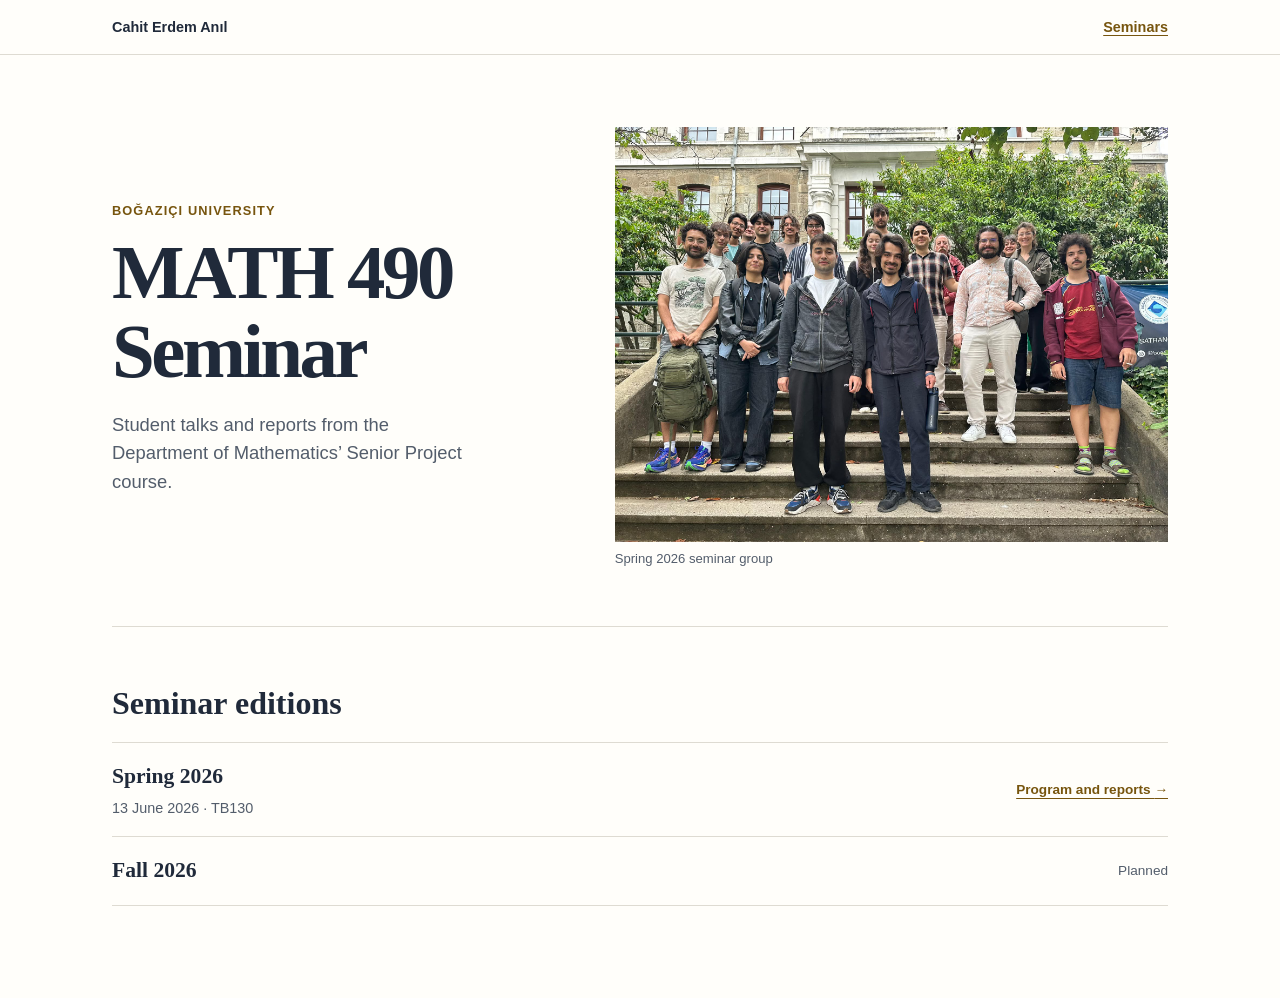
==== seminars/index.html @ a3a0f59a "Add files via upload" ====
<!DOCTYPE html>
<html lang="en">
<head>
  <meta charset="utf-8">
  <meta name="viewport" content="width=device-width, initial-scale=1">
  <meta name="description" content="An archive of MATH 490 Senior Project seminars at Boğaziçi University, with programs, abstracts, and student project reports.">
  <title>MATH 490 Seminar · Cahit Erdem Anıl</title>
  <link rel="canonical" href="https://cahitanil.github.io/seminars/">
  <link rel="stylesheet" href="seminars.css">
</head>
<body>
  <header class="site-header">
    <nav class="wrap site-nav" aria-label="Site">
      <a class="site-name" href="../">Cahit Erdem Anıl</a>
      <a aria-current="page" href="./">Seminars</a>
    </nav>
  </header>

  <main class="wrap">
    <header class="hero">
      <div>
        <p class="eyebrow">Boğaziçi University</p>
        <h1>MATH 490 Seminar</h1>
        <p class="intro">Student talks and reports from the Department of Mathematics’ Senior Project course.</p>
      </div>
      <figure class="group-photo">
        <img src="spring-2026/group-photo.jpg" width="2048" height="1536" alt="Seminar participants and advisors on the steps at Boğaziçi University." decoding="async">
        <figcaption>Spring 2026 seminar group</figcaption>
      </figure>
    </header>

    <section class="content-section" aria-labelledby="editions-heading">
      <h2 id="editions-heading">Seminar editions</h2>
      <ul class="editions">
        <li>
          <a class="edition-row" href="spring-2026/">
            <div>
              <h3>Spring 2026</h3>
              <p><time datetime="2026-06-13">13 June 2026</time> · TB130</p>
            </div>
            <span class="edition-action">Program and reports <span aria-hidden="true">→</span></span>
          </a>
        </li>
        <li class="edition-row">
          <h3>Fall 2026</h3>
          <span class="edition-status">Planned</span>
        </li>
      </ul>
    </section>
  </main>
</body>
</html>
---- seminars/seminars.css ----
:root {
  --paper: #fffefa;
  --ink: #202a3a;
  --muted: #535d6b;
  --line: #dedbd2;
  --gold: #c89519;
  --link: #77550e;
  --tint: #f5f1e6;
  --serif: Georgia, "Times New Roman", serif;
}

* { box-sizing: border-box; }

body {
  margin: 0;
  background: var(--paper);
  color: var(--ink);
  font-family: "Helvetica Neue", Helvetica, Arial, sans-serif;
  font-size: 1rem;
  line-height: 1.55;
}

a { color: var(--link); text-underline-offset: 0.22em; }
a:focus-visible { outline: 2px solid var(--link); outline-offset: 4px; }

.wrap { width: min(1056px, calc(100% - 48px)); margin-inline: auto; }
.site-header { border-bottom: 1px solid var(--line); }

.site-nav {
  display: flex;
  flex-wrap: wrap;
  justify-content: space-between;
  align-items: baseline;
  gap: 8px 22px;
  padding-block: 16px;
}

.site-nav a { font-size: 0.9rem; font-weight: 700; text-decoration: none; }
.site-nav a:hover, .site-nav [aria-current] { text-decoration: underline; }
.site-nav .site-name { color: var(--ink); }

main { padding-bottom: clamp(48px, 8vw, 92px); }

.hero {
  display: grid;
  grid-template-columns: minmax(0, 4fr) minmax(0, 5fr);
  align-items: center;
  gap: clamp(24px, 5vw, 60px);
  padding-block: clamp(36px, 6vw, 72px) clamp(28px, 5vw, 56px);
  border-bottom: 1px solid var(--line);
}

.eyebrow {
  margin: 0 0 12px;
  color: var(--link);
  font-size: 0.8rem;
  font-weight: 700;
  letter-spacing: 0.085em;
  text-transform: uppercase;
}

h1, h2, h3 { font-family: var(--serif); font-weight: 600; }

h1 {
  margin: 0;
  font-size: clamp(2.75rem, 6vw, 4.8rem);
  letter-spacing: -0.045em;
  line-height: 1.03;
}

.intro {
  max-width: 36ch;
  margin: 20px 0 0;
  color: var(--muted);
  font-size: clamp(1rem, 2vw, 1.15rem);
}

.event-details {
  display: grid;
  gap: 1px;
  margin: 22px 0 0;
  padding-left: 12px;
  border-left: 3px solid var(--gold);
  font-size: 0.9rem;
}

.event-details time { font-weight: 700; }
.event-details span { color: var(--muted); }
.group-photo { margin: 0; }
.group-photo a { display: block; }
.group-photo img { display: block; width: 100%; height: auto; }
.group-photo figcaption { margin-top: 7px; color: var(--muted); font-size: 0.82rem; }

.content-section { margin-top: clamp(28px, 5vw, 52px); }
.content-section h2 { margin: 0 0 14px; font-size: clamp(1.55rem, 3vw, 2rem); }
.editions, .documents { margin: 0; padding: 0; list-style: none; }
.editions { border-top: 1px solid var(--line); }

.edition-row {
  display: flex;
  align-items: center;
  justify-content: space-between;
  gap: 16px;
  padding: 17px 0;
  border-bottom: 1px solid var(--line);
  text-decoration: none;
}

.edition-row h3 { margin: 0; color: var(--ink); font-size: 1.35rem; }
.edition-row p { margin: 3px 0 0; color: var(--muted); font-size: 0.9rem; }
.edition-action, .edition-status { font-size: 0.85rem; }
.edition-action { font-weight: 700; text-decoration: underline; }
.edition-status { color: var(--muted); }
a.edition-row:hover h3 { color: var(--link); }

.documents {
  display: grid;
  grid-template-columns: repeat(2, minmax(0, 1fr));
  border: 1px solid var(--line);
}

.documents li + li { border-left: 1px solid var(--line); }
.documents a { display: block; height: 100%; padding: 16px 18px; text-decoration: none; }
.documents a:hover { background: var(--tint); }
.document-title { display: block; font-weight: 700; text-decoration: underline; }
.document-meta { display: block; margin-top: 4px; color: var(--muted); font-size: 0.82rem; }

.schedule { width: 100%; border-collapse: collapse; text-align: left; }
.schedule th, .schedule td { border-bottom: 1px solid var(--line); padding: 12px 14px; vertical-align: top; }
.schedule thead { background: var(--tint); font-size: 0.85rem; }
.schedule tbody th { width: 8.5rem; white-space: nowrap; font-size: 0.9rem; font-variant-numeric: tabular-nums; }
.schedule tbody td { font-weight: 600; }
.schedule td span { display: block; margin-top: 2px; color: var(--muted); font-size: 0.9rem; font-weight: 400; }
.schedule .schedule-break td { color: var(--muted); font-weight: 400; }

@media (max-width: 700px) {
  .wrap { width: calc(100% - 36px); }
  .hero { grid-template-columns: 1fr; }
  .documents { grid-template-columns: 1fr; }
  .documents li + li { border-top: 1px solid var(--line); border-left: 0; }
  .schedule th, .schedule td { padding: 10px 8px; }
  .schedule tbody th { width: 6.2rem; font-size: 0.8rem; }
}

@media print {
  .site-header { display: none; }
  .wrap { width: 100%; }
  .hero { padding-top: 0; }
  .schedule tr { break-inside: avoid; }
}
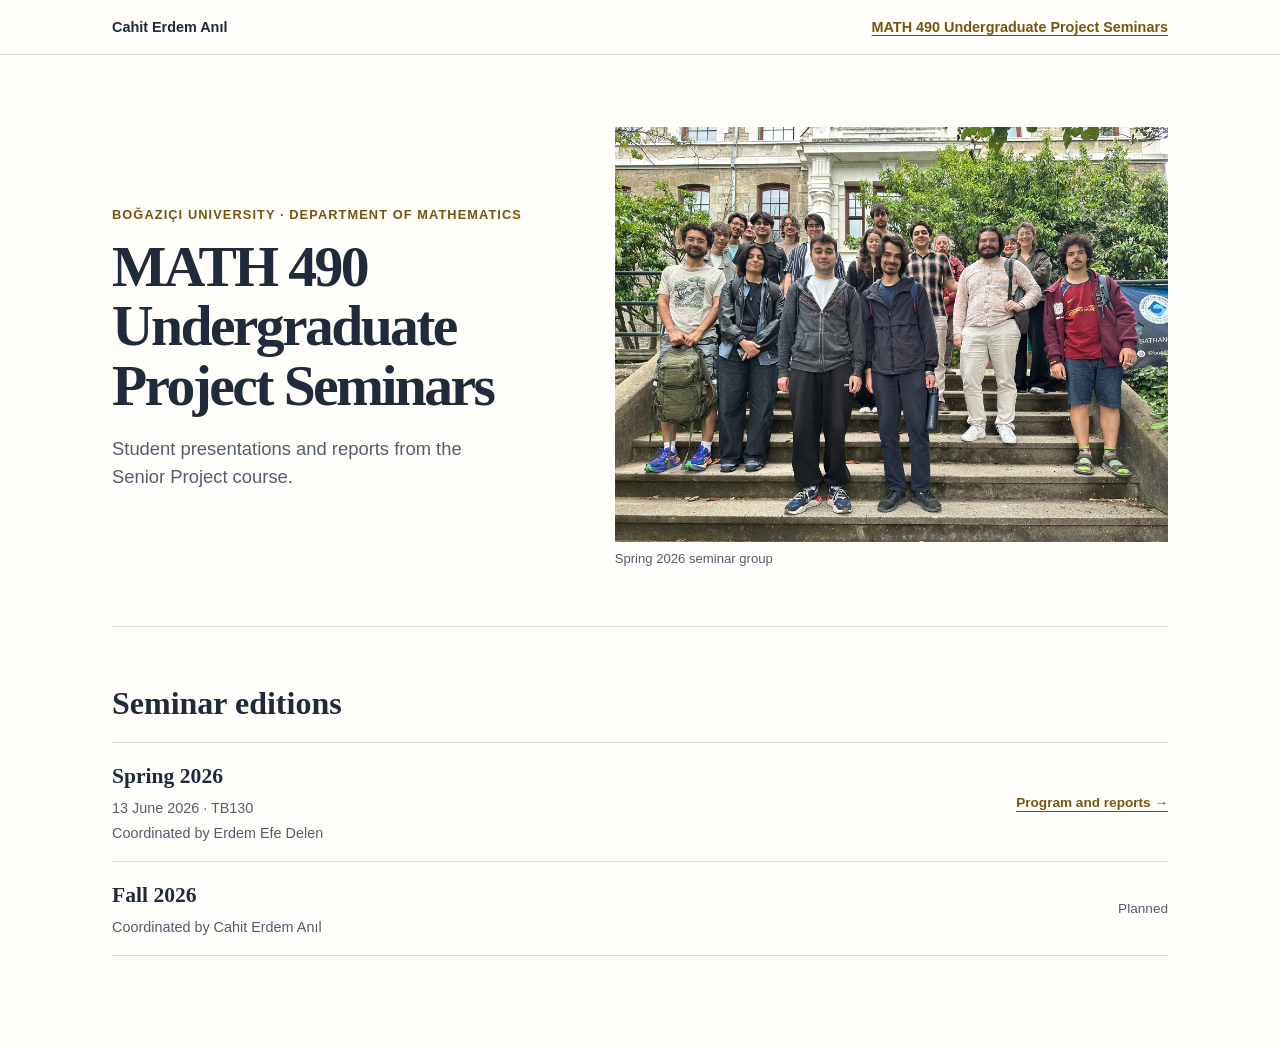
==== commit 968bd07a: "Add files via upload" ====
--- a/seminars/index.html
+++ b/seminars/index.html
@@ -3,8 +3,8 @@
 <head>
   <meta charset="utf-8">
   <meta name="viewport" content="width=device-width, initial-scale=1">
-  <meta name="description" content="An archive of MATH 490 Senior Project seminars at Boğaziçi University, with programs, abstracts, and student project reports.">
-  <title>MATH 490 Seminar · Cahit Erdem Anıl</title>
+  <meta name="description" content="An archive of MATH 490 undergraduate project seminars at Boğaziçi University, with programs, abstracts, and student reports.">
+  <title>MATH 490 Undergraduate Project Seminars · Boğaziçi University</title>
   <link rel="canonical" href="https://cahitanil.github.io/seminars/">
   <link rel="stylesheet" href="seminars.css">
 </head>
@@ -12,16 +12,16 @@
   <header class="site-header">
     <nav class="wrap site-nav" aria-label="Site">
       <a class="site-name" href="../">Cahit Erdem Anıl</a>
-      <a aria-current="page" href="./">Seminars</a>
+      <a aria-current="page" href="./">MATH 490 Undergraduate Project Seminars</a>
     </nav>
   </header>
 
   <main class="wrap">
-    <header class="hero">
+    <header class="hero archive-hero">
       <div>
-        <p class="eyebrow">Boğaziçi University</p>
-        <h1>MATH 490 Seminar</h1>
-        <p class="intro">Student talks and reports from the Department of Mathematics’ Senior Project course.</p>
+        <p class="eyebrow">Boğaziçi University · Department of Mathematics</p>
+        <h1>MATH 490 Undergraduate Project Seminars</h1>
+        <p class="intro">Student presentations and reports from the Senior Project course.</p>
       </div>
       <figure class="group-photo">
         <img src="spring-2026/group-photo.jpg" width="2048" height="1536" alt="Seminar participants and advisors on the steps at Boğaziçi University." decoding="async">
@@ -37,12 +37,16 @@
             <div>
               <h3>Spring 2026</h3>
               <p><time datetime="2026-06-13">13 June 2026</time> · TB130</p>
+              <p>Coordinated by Erdem Efe Delen</p>
             </div>
             <span class="edition-action">Program and reports <span aria-hidden="true">→</span></span>
           </a>
         </li>
         <li class="edition-row">
-          <h3>Fall 2026</h3>
+          <div>
+            <h3>Fall 2026</h3>
+            <p>Coordinated by Cahit Erdem Anıl</p>
+          </div>
           <span class="edition-status">Planned</span>
         </li>
       </ul>
--- a/seminars/seminars.css
+++ b/seminars/seminars.css
@@ -67,6 +67,8 @@
   letter-spacing: -0.045em;
   line-height: 1.03;
 }
+
+.archive-hero h1 { font-size: clamp(2rem, 4.6vw, 3.6rem); }
 
 .intro {
   max-width: 36ch;
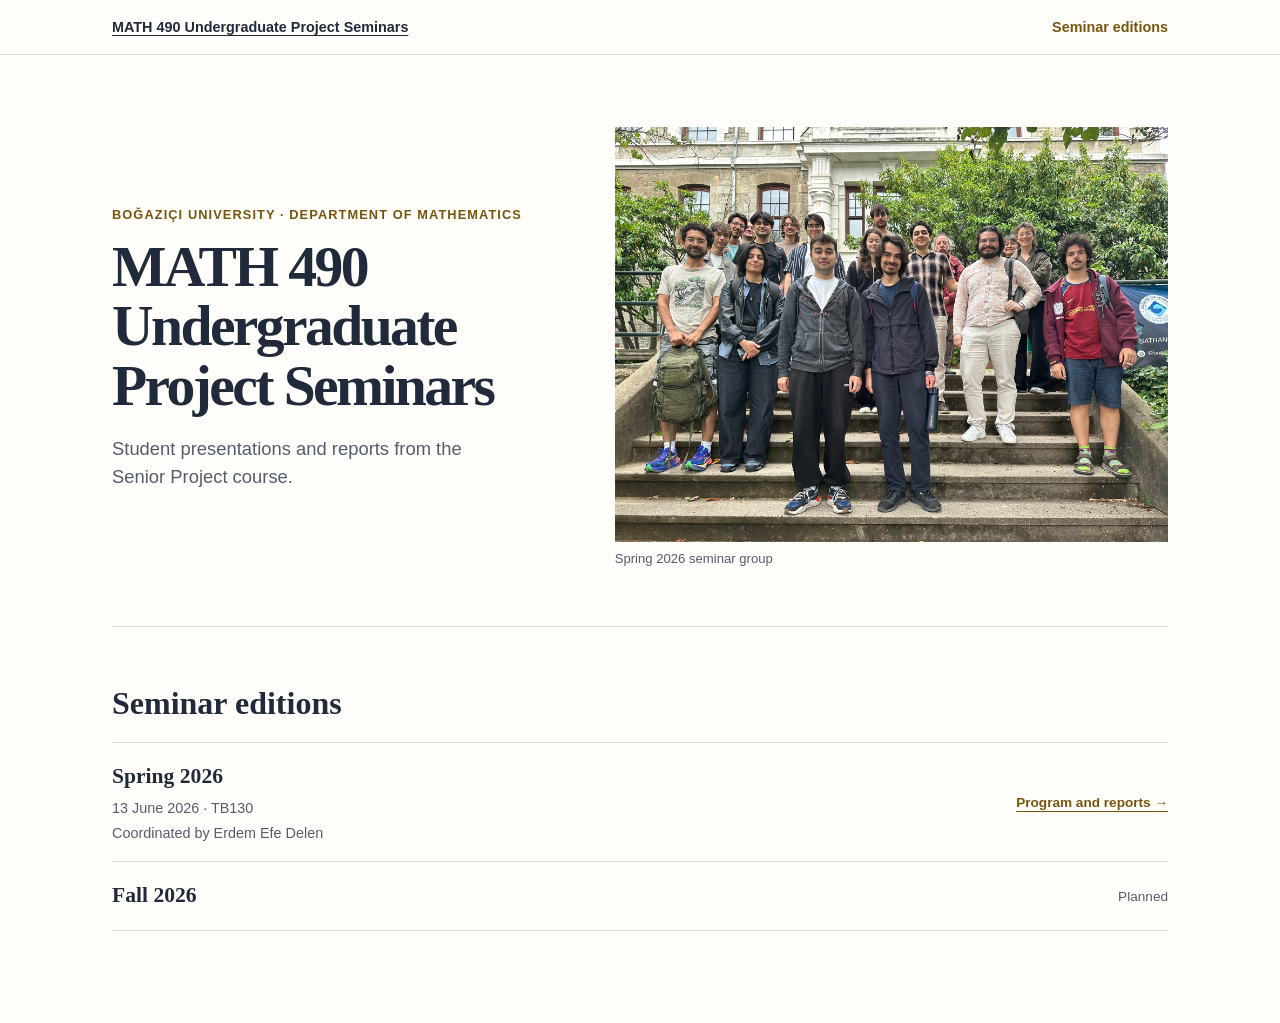
==== commit 7e862370: "Add files via upload" ====
--- a/seminars/index.html
+++ b/seminars/index.html
@@ -10,9 +10,9 @@
 </head>
 <body>
   <header class="site-header">
-    <nav class="wrap site-nav" aria-label="Site">
-      <a class="site-name" href="../">Cahit Erdem Anıl</a>
-      <a aria-current="page" href="./">MATH 490 Undergraduate Project Seminars</a>
+    <nav class="wrap site-nav" aria-label="Seminar navigation">
+      <a class="site-name" href="./" aria-current="page">MATH 490 Undergraduate Project Seminars</a>
+      <a href="#editions-heading">Seminar editions</a>
     </nav>
   </header>
 
@@ -43,10 +43,7 @@
           </a>
         </li>
         <li class="edition-row">
-          <div>
-            <h3>Fall 2026</h3>
-            <p>Coordinated by Cahit Erdem Anıl</p>
-          </div>
+          <h3>Fall 2026</h3>
           <span class="edition-status">Planned</span>
         </li>
       </ul>
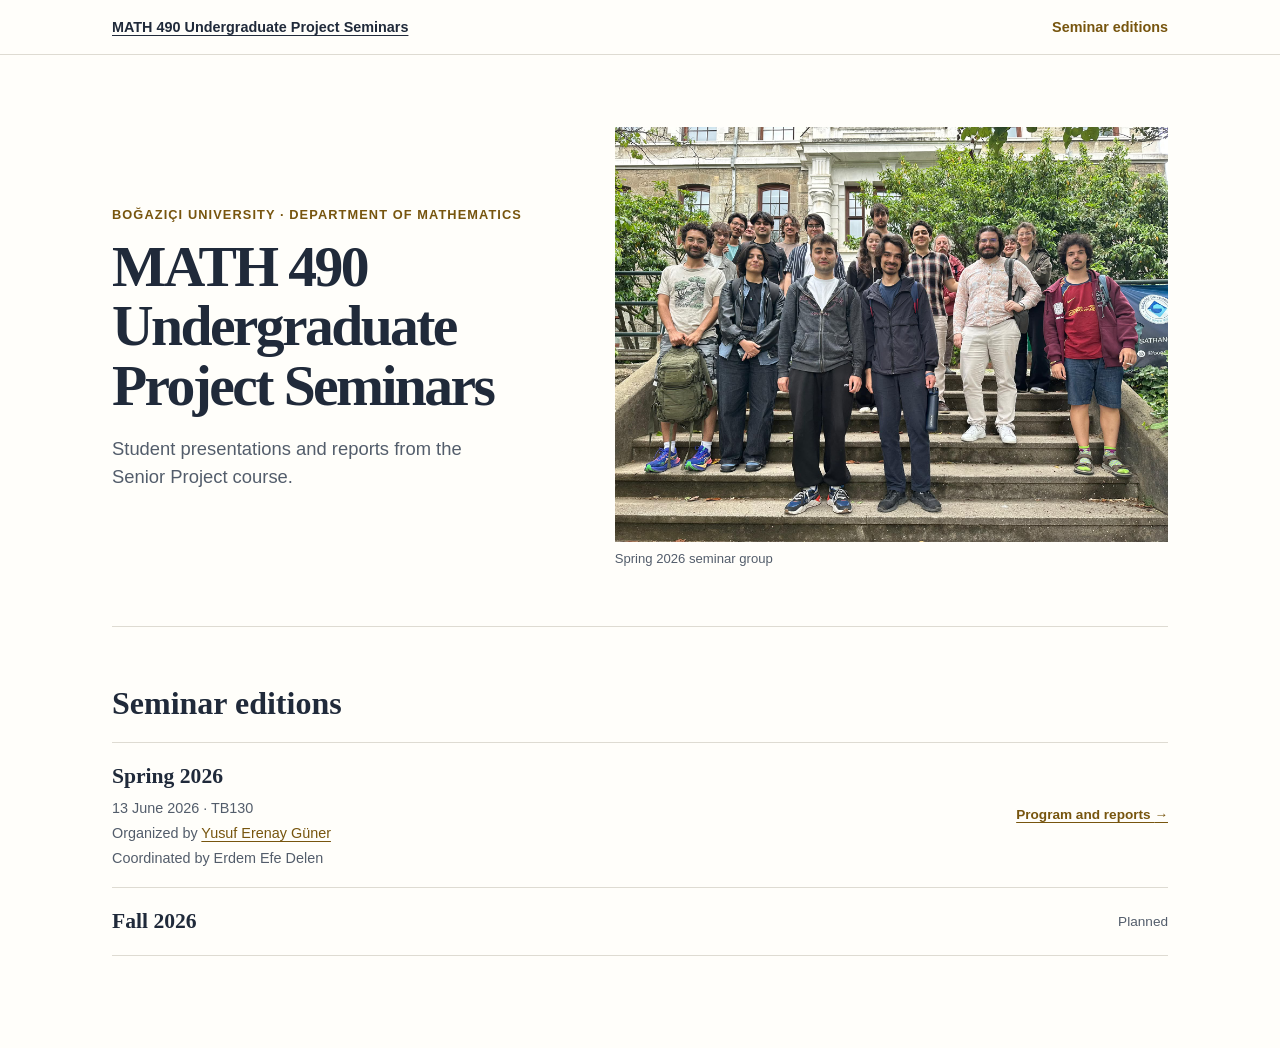
==== commit 13fbd339: "Add files via upload" ====
--- a/seminars/index.html
+++ b/seminars/index.html
@@ -33,14 +33,15 @@
       <h2 id="editions-heading">Seminar editions</h2>
       <ul class="editions">
         <li>
-          <a class="edition-row" href="spring-2026/">
+          <div class="edition-row">
             <div>
               <h3>Spring 2026</h3>
               <p><time datetime="2026-06-13">13 June 2026</time> · TB130</p>
+              <p>Organized by <a href="https://www.linkedin.com/in/yusuf-erenay-g%C3%BCner-48a25a1a4?originalSubdomain=tr">Yusuf Erenay Güner</a></p>
               <p>Coordinated by Erdem Efe Delen</p>
             </div>
-            <span class="edition-action">Program and reports <span aria-hidden="true">→</span></span>
-          </a>
+            <a class="edition-action" href="spring-2026/">Program and reports <span aria-hidden="true">→</span></a>
+          </div>
         </li>
         <li class="edition-row">
           <h3>Fall 2026</h3>
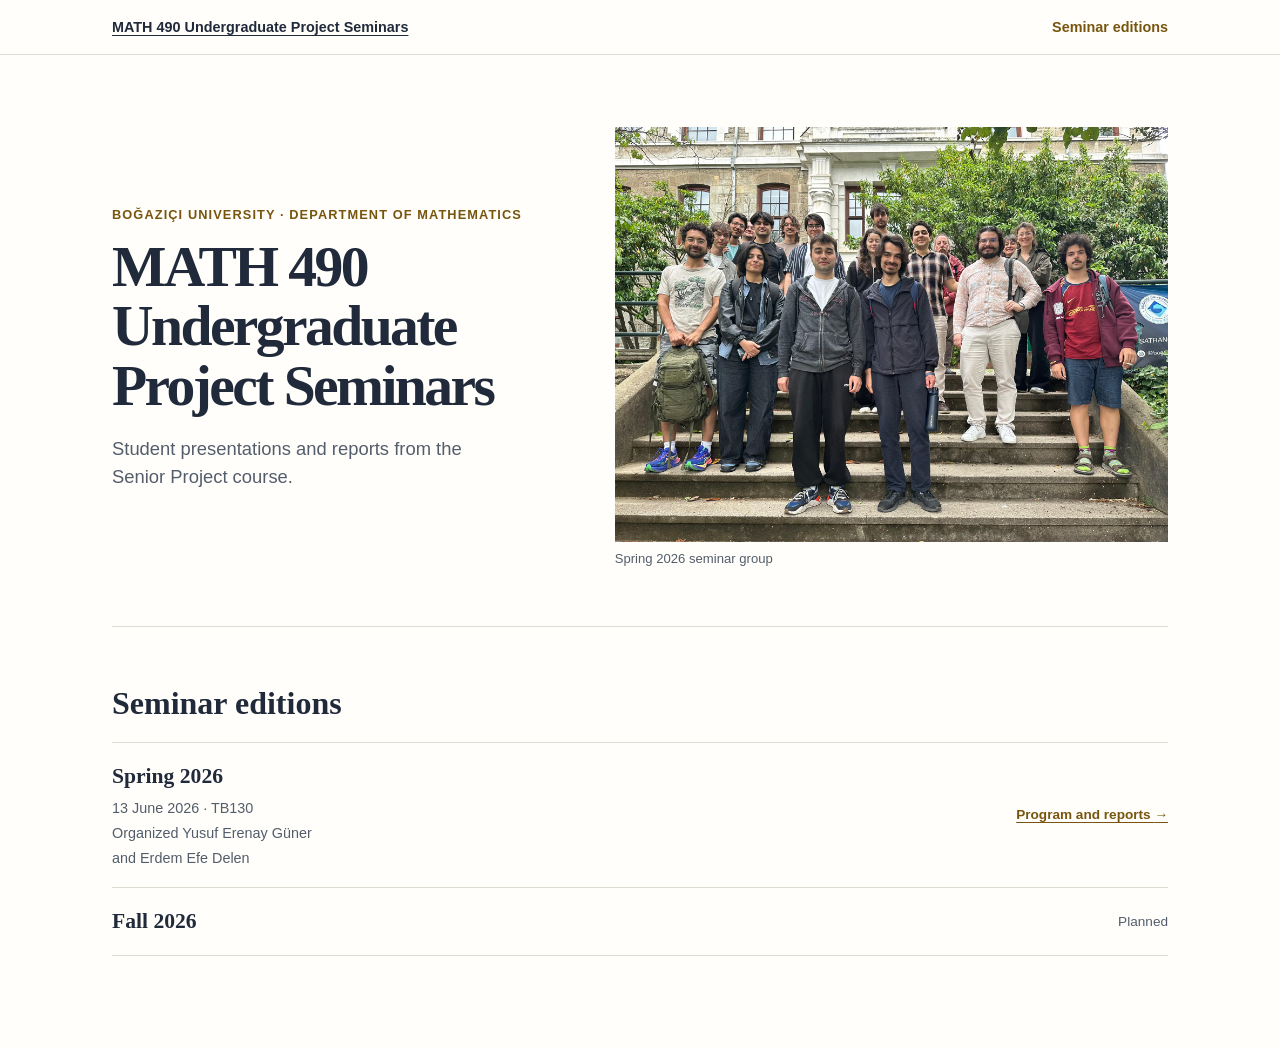
==== commit fbfb0b2a: "Update index.html" ====
--- a/seminars/index.html
+++ b/seminars/index.html
@@ -37,8 +37,8 @@
             <div>
               <h3>Spring 2026</h3>
               <p><time datetime="2026-06-13">13 June 2026</time> · TB130</p>
-              <p>Organized by <a href="https://www.linkedin.com/in/yusuf-erenay-g%C3%BCner-48a25a1a4?originalSubdomain=tr">Yusuf Erenay Güner</a></p>
-              <p>Coordinated by Erdem Efe Delen</p>
+              <p>Organized Yusuf Erenay Güner</a></p>
+              <p>and Erdem Efe Delen</p>
             </div>
             <a class="edition-action" href="spring-2026/">Program and reports <span aria-hidden="true">→</span></a>
           </div>
